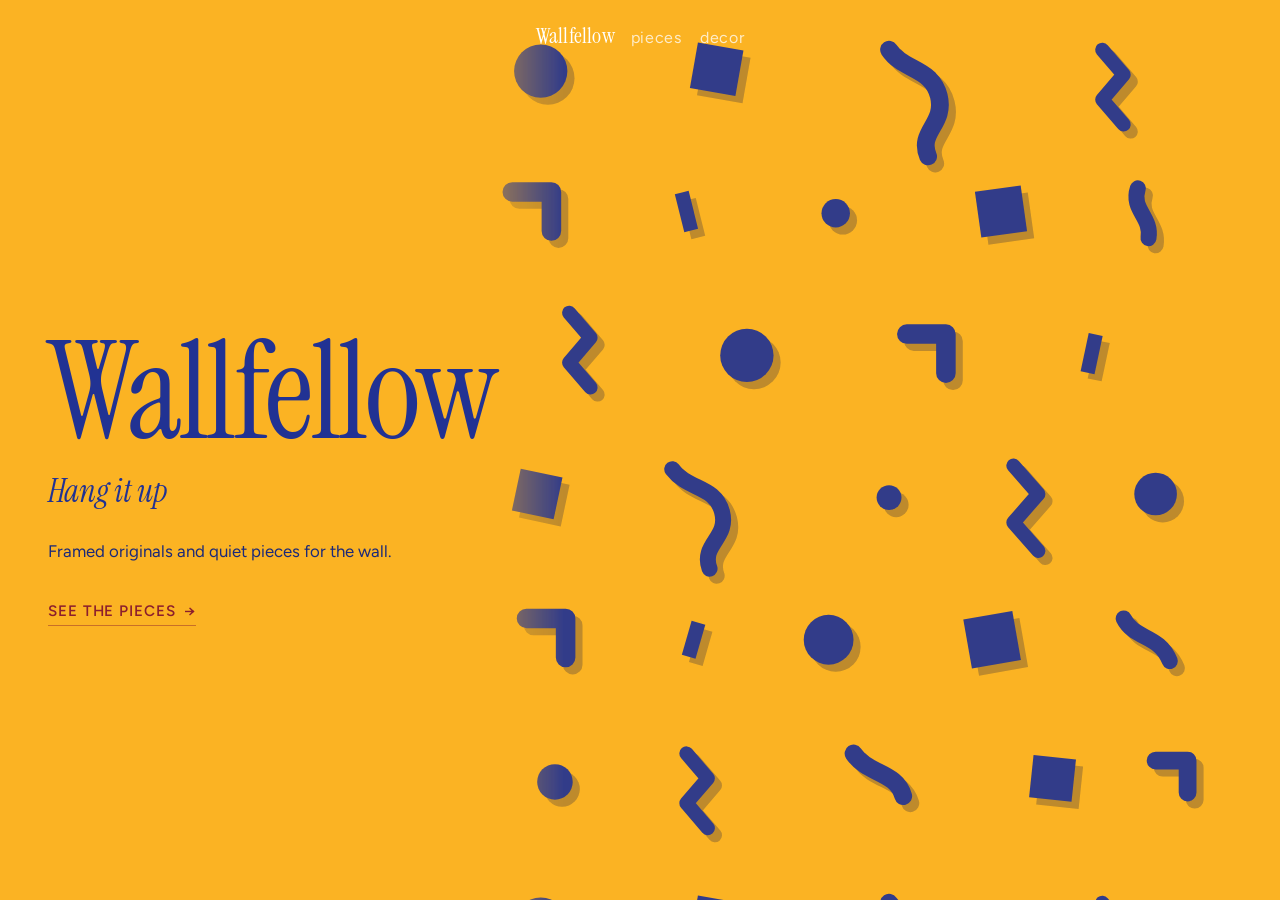
==== index.html @ e1c5eb0b "Fix Memphis seam rhythm and add Decor graph-paper fade Rebuild the tile with equal 80px row periods " ====
<!DOCTYPE html>
<html lang="en">
  <head>
    <meta charset="utf-8" />
    <meta name="viewport" content="width=device-width, initial-scale=1" />
    <title>Wallfellow — Hang it up</title>
    <meta
      name="description"
      content="Wallfellow — framed originals and quiet wall pieces. Hang it up."
    />
    <link rel="preconnect" href="https://fonts.googleapis.com" />
    <link rel="preconnect" href="https://fonts.gstatic.com" crossorigin />
    <link
      href="https://fonts.googleapis.com/css2?family=Figtree:wght@400;500;600&family=Instrument+Serif:ital@0;1&display=swap"
      rel="stylesheet"
    />
    <link rel="stylesheet" href="styles.css" />
  </head>
  <!--
    Experimental homepage flourish (HU-45):
    Toggle off by removing class "exp-home" from <body>
    (hides the right scroll band; restores footer).
    Decor nav fades the band between Memphis and graph paper.
  -->
  <body class="home exp-home" data-pattern="memphis">
    <div class="pattern-band" aria-hidden="true">
      <div class="pattern-band__layer pattern-band__layer--memphis">
        <div class="pattern-band__track">
          <div class="pattern-band__tile pattern-band__tile--memphis"></div>
          <div class="pattern-band__tile pattern-band__tile--memphis"></div>
        </div>
      </div>
      <div class="pattern-band__layer pattern-band__layer--graph">
        <div class="pattern-band__track pattern-band__track--graph">
          <div class="pattern-band__tile pattern-band__tile--graph"></div>
          <div class="pattern-band__tile pattern-band__tile--graph"></div>
        </div>
      </div>
    </div>

    <header class="site-header">
      <a class="wordmark" href="./" data-pattern-set="memphis">Wallfellow</a>
      <nav class="site-nav" aria-label="Primary">
        <a class="nav-link" href="pieces/" data-pattern-set="memphis">Pieces</a>
        <button
          type="button"
          class="nav-link nav-link--decor"
          data-pattern-set="graph"
          aria-pressed="false"
        >
          Decor
        </button>
      </nav>
    </header>

    <main class="hero">
      <h1 class="brand">Wallfellow</h1>
      <p class="tagline">Hang it up</p>
      <p class="lede">Framed originals and quiet pieces for the wall.</p>
      <a class="cta" href="pieces/" data-pattern-set="memphis">See the pieces</a>
    </main>

    <footer class="home-footer">
      <a href="https://www.etsy.com/shop/WallfellowStore" rel="noopener noreferrer"
        >Etsy · Wallfellow Store</a
      >
    </footer>

    <script src="home-pattern.js" defer></script>
  </body>
</html>
---- styles.css ----
:root {
  --mustard: #fbb323;
  --cobalt: #213293;
  --cream: #faf7f2;
  --deep-red: #8b1e2d;
  --ink: #1a1a1a;
  --muted: color-mix(in srgb, var(--ink) 55%, transparent);
  --font-display: "Instrument Serif", "Iowan Old Style", Georgia, serif;
  --font-body: "Figtree", "Avenir Next", "Segoe UI", sans-serif;
  --space: clamp(1.25rem, 4vw, 3rem);
  --max: 68rem;
}

*,
*::before,
*::after {
  box-sizing: border-box;
}

html {
  scroll-behavior: smooth;
}

body {
  margin: 0;
  min-height: 100vh;
  font-family: var(--font-body);
  font-weight: 400;
  color: var(--ink);
  background: var(--cream);
  line-height: 1.5;
  -webkit-font-smoothing: antialiased;
}

a {
  color: inherit;
  text-decoration-thickness: 1px;
  text-underline-offset: 0.22em;
}

a:hover {
  color: var(--deep-red);
}

img {
  max-width: 100%;
  display: block;
}

.site-header {
  display: flex;
  align-items: baseline;
  justify-content: space-between;
  gap: 1rem;
  padding: 1.25rem var(--space);
  max-width: var(--max);
  margin: 0 auto;
}

.site-header a,
.site-header button.nav-link {
  text-decoration: none;
}

.site-nav {
  display: flex;
  align-items: baseline;
  gap: 1.15rem;
}

.wordmark {
  font-family: var(--font-display);
  font-size: 1.35rem;
  letter-spacing: 0.01em;
}

.nav-link {
  font-size: 0.95rem;
  letter-spacing: 0.04em;
  text-transform: lowercase;
  opacity: 0.85;
  background: none;
  border: 0;
  padding: 0;
  font: inherit;
  color: inherit;
  cursor: pointer;
}

.nav-link:hover {
  opacity: 1;
}

/* —— Homepage: one full-bleed composition —— */
.home {
  background: var(--mustard);
  color: var(--cobalt);
  min-height: 100vh;
  display: grid;
  grid-template-rows: auto 1fr auto;
}

.home .site-header {
  max-width: none;
  padding-inline: var(--space);
}

.home .nav-link {
  color: var(--cobalt);
  opacity: 0.75;
}

.home .nav-link:hover {
  color: var(--deep-red);
  opacity: 1;
}

.hero {
  display: flex;
  flex-direction: column;
  justify-content: center;
  align-items: flex-start;
  padding: clamp(2rem, 8vh, 5rem) var(--space) clamp(3rem, 10vh, 6rem);
  max-width: 48rem;
}

.brand {
  margin: 0;
  font-family: var(--font-display);
  font-weight: 400;
  font-size: clamp(3.5rem, 14vw, 8.5rem);
  line-height: 0.92;
  letter-spacing: -0.02em;
  color: var(--cobalt);
}

.tagline {
  margin: 0.85rem 0 0;
  font-family: var(--font-display);
  font-style: italic;
  font-size: clamp(1.35rem, 3.5vw, 2rem);
  color: var(--cobalt);
}

.lede {
  margin: 1.5rem 0 0;
  max-width: 22rem;
  font-size: 1.05rem;
  line-height: 1.45;
  color: color-mix(in srgb, var(--cobalt) 82%, black);
}

.cta {
  margin-top: 2.25rem;
  display: inline-flex;
  align-items: center;
  gap: 0.5rem;
  font-size: 0.95rem;
  font-weight: 560;
  letter-spacing: 0.06em;
  text-transform: uppercase;
  text-decoration: none;
  color: var(--deep-red);
  border-bottom: 1.5px solid color-mix(in srgb, var(--deep-red) 45%, transparent);
  padding-bottom: 0.15rem;
  transition: border-color 0.25s ease, transform 0.25s ease;
}

@media (prefers-reduced-motion: no-preference) {
  .brand {
    animation: rise 0.85s ease-out;
  }

  .tagline {
    animation: rise 0.85s ease-out 0.1s;
  }

  .lede {
    animation: rise 0.85s ease-out 0.18s;
  }

  .cta {
    animation: rise 0.85s ease-out 0.26s;
  }
}

.cta:hover {
  border-color: var(--deep-red);
  transform: translateX(3px);
  color: var(--deep-red);
}

.cta::after {
  content: "→";
  transition: transform 0.25s ease;
}

.cta:hover::after {
  transform: translateX(4px);
}

.home-footer {
  padding: 1.25rem var(--space) 1.75rem;
  font-size: 0.85rem;
  color: color-mix(in srgb, var(--cobalt) 70%, black);
}

.home-footer a {
  color: inherit;
  text-decoration: none;
  border-bottom: 1px solid color-mix(in srgb, var(--cobalt) 25%, transparent);
}

.home-footer a:hover {
  color: var(--deep-red);
  border-color: var(--deep-red);
}

/* —— Experimental: right Memphis scroll band —— */
/* Scoped to .exp-home; remove that class on <body> to disable. */

.exp-home {
  position: relative;
  isolation: isolate;
  overflow-x: clip;
}

/*
  Full-width top nav stays in its original place.
  White + difference → cobalt-ish on mustard, mustard-ish on cobalt
  (readable where text crosses the scrolling shapes).
*/
.exp-home .site-header {
  position: relative;
  z-index: 2;
  mix-blend-mode: difference;
  color: #fff;
}

.exp-home .site-header .wordmark,
.exp-home .site-header .nav-link {
  color: #fff;
}

.exp-home .site-header .nav-link:hover,
.exp-home .site-header .nav-link[aria-pressed="true"] {
  color: #fff;
  opacity: 1;
}

.exp-home .hero {
  position: relative;
  z-index: 2;
}

.exp-home .home-footer {
  /* No Etsy peek/link in this experiment */
  display: none;
}

.pattern-band {
  display: none;
}

.exp-home .pattern-band {
  display: block;
  position: absolute;
  inset: 0 0 0 33.333%;
  z-index: 0;
  pointer-events: none;
  overflow: hidden;
  -webkit-mask-image: linear-gradient(
    to right,
    transparent 0%,
    #000 16%,
    #000 100%
  );
  mask-image: linear-gradient(
    to right,
    transparent 0%,
    #000 16%,
    #000 100%
  );
}

.pattern-band__layer {
  position: absolute;
  inset: 0;
  opacity: 0;
  transition: opacity 0.85s ease;
}

.exp-home[data-pattern="memphis"] .pattern-band__layer--memphis,
.exp-home[data-pattern="graph"] .pattern-band__layer--graph {
  opacity: 1;
}

/* Duplicated strip: two identical tiles; animate exactly -50% for a seamless loop */
.pattern-band__track {
  display: flex;
  flex-direction: column;
  flex-wrap: nowrap;
  gap: 0;
  width: 100%;
  margin: 0;
  padding: 0;
  line-height: 0;
  font-size: 0;
  will-change: transform;
}

.pattern-band__tile {
  flex: 0 0 auto;
  display: block;
  width: 100%;
  margin: 0;
  padding: 0;
  border: 0;
  background-repeat: no-repeat;
  background-position: 0 0;
}

.pattern-band__tile--memphis {
  /* SVG 480×480 — 6 equal rows; seam = interior row spacing */
  aspect-ratio: 1 / 1;
  background-image: url("assets/brand/memphis-squiggle-cobalt.svg");
  background-size: 100% 100%;
  opacity: 0.92;
}

.pattern-band__tile--graph {
  /* SVG 200×200 seamless graph paper; one tile = band width */
  aspect-ratio: 1 / 1;
  background-image: url("assets/brand/graph-paper-cobalt.svg");
  background-size: 100% 100%;
  opacity: 0.85;
}

@media (prefers-reduced-motion: no-preference) {
  .exp-home .pattern-band__track {
    animation: pattern-credits 72s linear infinite;
  }

  .exp-home .pattern-band__track--graph {
    animation-duration: 56s;
  }
}

@keyframes pattern-credits {
  from {
    transform: translate3d(0, 0, 0);
  }
  to {
    transform: translate3d(0, -50%, 0);
  }
}

@keyframes rise {
  from {
    transform: translateY(0.7rem);
    filter: blur(2px);
  }
  to {
    transform: translateY(0);
    filter: blur(0);
  }
}

@media (prefers-reduced-motion: reduce) {
  .cta,
  .cta::after {
    transition: none;
  }

  .pattern-band__layer {
    transition: none;
  }

  .exp-home .pattern-band__track {
    animation: none !important;
  }
}

/* —— Inner pages —— */
.page {
  min-height: 100vh;
  display: flex;
  flex-direction: column;
}

.page-main {
  flex: 1;
  width: min(100% - 2 * var(--space), var(--max));
  margin: 0 auto;
  padding: clamp(1.5rem, 5vh, 3.5rem) 0 clamp(3rem, 8vh, 5rem);
}

.page-kicker {
  margin: 0 0 0.5rem;
  font-size: 0.8rem;
  letter-spacing: 0.12em;
  text-transform: uppercase;
  color: var(--muted);
}

.page-title {
  margin: 0;
  font-family: var(--font-display);
  font-weight: 400;
  font-size: clamp(2.4rem, 6vw, 3.75rem);
  line-height: 1.05;
  color: var(--cobalt);
}

.page-intro {
  margin: 1rem 0 0;
  max-width: 32rem;
  color: var(--muted);
  font-size: 1.05rem;
}

.piece-grid {
  list-style: none;
  margin: 2.75rem 0 0;
  padding: 0;
  display: grid;
  grid-template-columns: repeat(auto-fill, minmax(14rem, 1fr));
  gap: 1.75rem 1.25rem;
}

.piece-grid a {
  text-decoration: none;
  display: block;
}

.piece-swatch {
  aspect-ratio: 4 / 5;
  background: linear-gradient(
    160deg,
    var(--mustard) 0%,
    color-mix(in srgb, var(--mustard) 70%, var(--cream)) 45%,
    var(--cobalt) 100%
  );
  margin-bottom: 0.85rem;
  transition: transform 0.35s ease;
}

.piece-grid a:nth-child(2) .piece-swatch {
  background: linear-gradient(165deg, var(--cobalt) 0%, #3a4db8 55%, var(--mustard) 100%);
}

.piece-grid a:nth-child(3) .piece-swatch {
  background: linear-gradient(20deg, var(--cream) 0%, var(--mustard) 55%, var(--cobalt) 100%);
}

.piece-grid a:nth-child(4) .piece-swatch {
  background: linear-gradient(200deg, #1a2670 0%, var(--cobalt) 40%, var(--mustard) 100%);
}

.piece-grid a:nth-child(5) .piece-swatch {
  background: radial-gradient(circle at 40% 35%, var(--mustard) 0%, var(--cobalt) 70%);
}

.piece-grid a:nth-child(6) .piece-swatch {
  background: linear-gradient(135deg, var(--cream) 10%, var(--mustard) 45%, #8b1e2d22 70%, var(--cobalt) 100%);
}

.piece-grid a:hover .piece-swatch {
  transform: translateY(-4px);
}

.piece-name {
  font-family: var(--font-display);
  font-size: 1.35rem;
  color: var(--cobalt);
  margin: 0;
}

.piece-meta {
  margin: 0.2rem 0 0;
  font-size: 0.9rem;
  color: var(--muted);
}

.site-footer {
  padding: 1.5rem var(--space) 2rem;
  border-top: 1px solid color-mix(in srgb, var(--ink) 8%, transparent);
  font-size: 0.85rem;
  color: var(--muted);
}

.site-footer-inner {
  max-width: var(--max);
  margin: 0 auto;
  display: flex;
  flex-wrap: wrap;
  gap: 0.75rem 1.5rem;
  justify-content: space-between;
}

.site-footer a:hover {
  color: var(--deep-red);
}

/* —— Product detail —— */
.product {
  display: grid;
  gap: clamp(1.75rem, 4vw, 3rem);
  align-items: start;
}

@media (min-width: 720px) {
  .product {
    grid-template-columns: minmax(0, 1.05fr) minmax(0, 0.95fr);
  }
}

.product-visual {
  aspect-ratio: 4 / 5;
  background: var(--mustard);
  min-height: 16rem;
}

.product-visual.ledge {
  background: linear-gradient(160deg, var(--mustard), color-mix(in srgb, var(--mustard) 65%, white), var(--cobalt));
}

.product-visual.drift {
  background: linear-gradient(165deg, var(--cobalt), #3a4db8, var(--mustard));
}

.product-visual.threshold {
  background: linear-gradient(20deg, var(--cream), var(--mustard), var(--cobalt));
}

.product-visual.ember {
  background: linear-gradient(200deg, #1a2670, var(--cobalt), var(--mustard));
}

.product-visual.ring {
  background: radial-gradient(circle at 40% 35%, var(--mustard), var(--cobalt) 72%);
}

.product-visual.vessel {
  background: linear-gradient(135deg, var(--cream), var(--mustard), #8b1e2d33, var(--cobalt));
}

.product-type {
  margin: 0 0 0.4rem;
  font-size: 0.78rem;
  letter-spacing: 0.14em;
  text-transform: uppercase;
  color: var(--muted);
}

.product-title {
  margin: 0;
  font-family: var(--font-display);
  font-weight: 400;
  font-size: clamp(2.5rem, 6vw, 3.5rem);
  line-height: 1.05;
  color: var(--cobalt);
}

.product-facts {
  list-style: none;
  margin: 1.5rem 0 0;
  padding: 0;
  display: grid;
  gap: 0.65rem;
  font-size: 0.98rem;
}

.product-facts li {
  display: grid;
  grid-template-columns: 6.5rem 1fr;
  gap: 0.75rem;
}

.product-facts dt,
.product-facts .label {
  color: var(--muted);
  font-size: 0.85rem;
  letter-spacing: 0.04em;
  text-transform: uppercase;
}

.product-note {
  margin: 1.75rem 0 0;
  max-width: 28rem;
  color: var(--muted);
  font-size: 0.98rem;
}

.inquire {
  display: inline-block;
  margin-top: 1.75rem;
  padding: 0.7rem 1.15rem;
  background: transparent;
  color: var(--deep-red);
  border: 1.5px solid var(--deep-red);
  font-family: var(--font-body);
  font-size: 0.9rem;
  font-weight: 560;
  letter-spacing: 0.05em;
  text-transform: uppercase;
  text-decoration: none;
  transition: background 0.2s ease, color 0.2s ease;
}

.inquire:hover {
  background: var(--deep-red);
  color: var(--cream);
}

.back-link {
  display: inline-block;
  margin-top: 2.5rem;
  font-size: 0.9rem;
  color: var(--muted);
  text-decoration: none;
}

.back-link:hover {
  color: var(--deep-red);
}
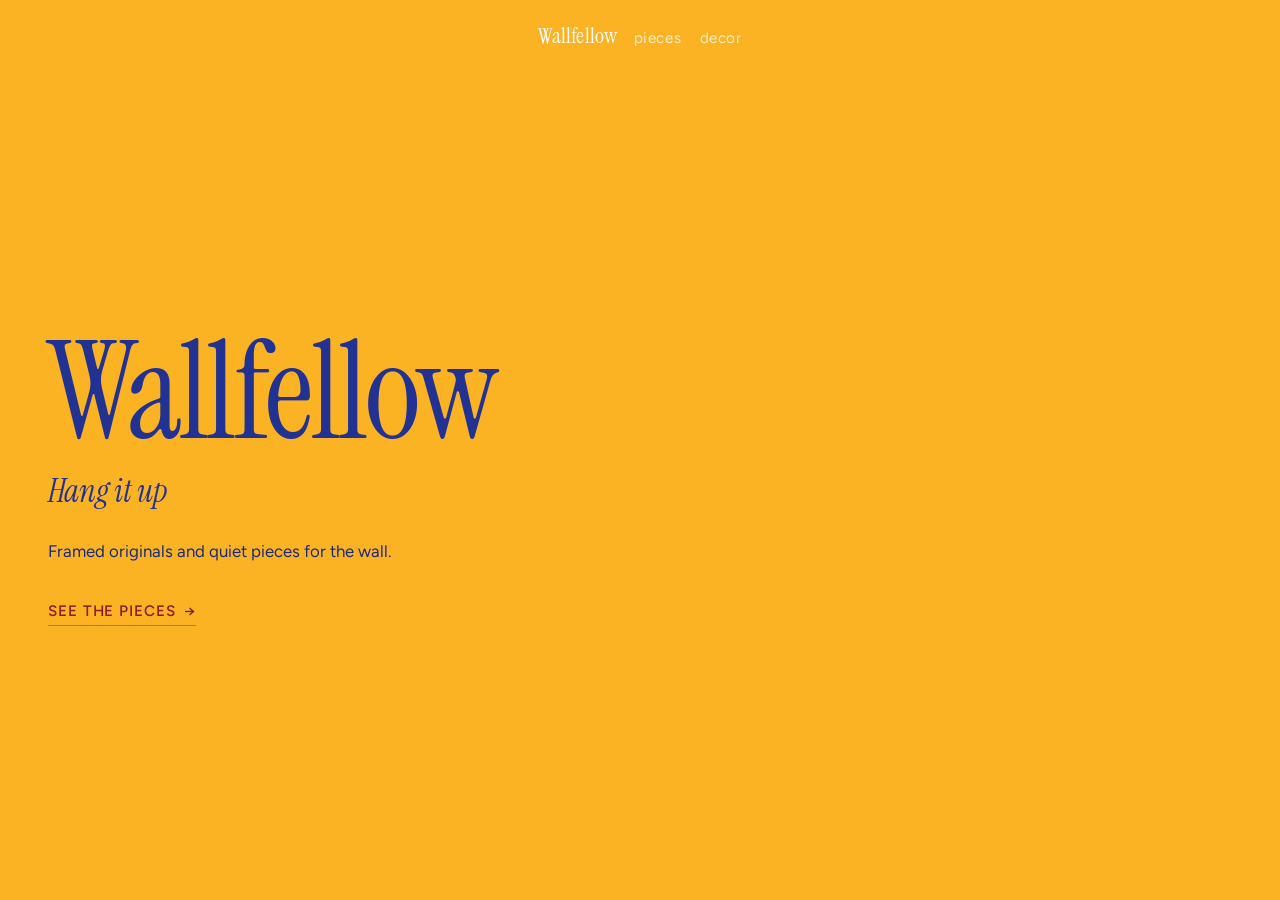
==== commit 63176cab: "Match Decor weight to Pieces; default pattern off Normalize button.nav-link to font-weight 400. Deco" ====
--- a/index.html
+++ b/index.html
@@ -20,9 +20,10 @@
     Experimental homepage flourish (HU-45):
     Toggle off by removing class "exp-home" from <body>
     (hides the right scroll band; restores footer).
-    Decor nav fades the band between Memphis and graph paper.
+    Decor cycles: off → Memphis → graph paper → dot grid → off (fade).
+    Default is off (no scroll band). Home / Pieces restore Memphis.
   -->
-  <body class="home exp-home" data-pattern="memphis">
+  <body class="home exp-home" data-pattern="off">
     <div class="pattern-band" aria-hidden="true">
       <div class="pattern-band__layer pattern-band__layer--memphis">
         <div class="pattern-band__track">
@@ -36,6 +37,12 @@
           <div class="pattern-band__tile pattern-band__tile--graph"></div>
         </div>
       </div>
+      <div class="pattern-band__layer pattern-band__layer--dots">
+        <div class="pattern-band__track pattern-band__track--dots">
+          <div class="pattern-band__tile pattern-band__tile--dots"></div>
+          <div class="pattern-band__tile pattern-band__tile--dots"></div>
+        </div>
+      </div>
     </div>
 
     <header class="site-header">
@@ -45,8 +52,9 @@
         <button
           type="button"
           class="nav-link nav-link--decor"
-          data-pattern-set="graph"
+          data-pattern-cycle
           aria-pressed="false"
+          aria-label="Cycle decor pattern"
         >
           Decor
         </button>
--- a/styles.css
+++ b/styles.css
@@ -76,15 +76,21 @@
 
 .nav-link {
   font-size: 0.95rem;
+  font-weight: 400;
   letter-spacing: 0.04em;
   text-transform: lowercase;
   opacity: 0.85;
   background: none;
   border: 0;
   padding: 0;
-  font: inherit;
+  font-family: inherit;
+  line-height: inherit;
   color: inherit;
   cursor: pointer;
+}
+
+button.nav-link {
+  font-weight: 400;
 }
 
 .nav-link:hover {
@@ -242,10 +248,15 @@
   color: #fff;
 }
 
-.exp-home .site-header .nav-link:hover,
-.exp-home .site-header .nav-link[aria-pressed="true"] {
+.exp-home .site-header .nav-link:hover {
   color: #fff;
   opacity: 1;
+}
+
+.exp-home .site-header .nav-link--decor[aria-pressed="true"] {
+  color: #fff;
+  opacity: 1;
+  font-weight: 400;
 }
 
 .exp-home .hero {
@@ -291,7 +302,8 @@
 }
 
 .exp-home[data-pattern="memphis"] .pattern-band__layer--memphis,
-.exp-home[data-pattern="graph"] .pattern-band__layer--graph {
+.exp-home[data-pattern="graph"] .pattern-band__layer--graph,
+.exp-home[data-pattern="dots"] .pattern-band__layer--dots {
   opacity: 1;
 }
 
@@ -329,11 +341,18 @@
 }
 
 .pattern-band__tile--graph {
-  /* SVG 200×200 seamless graph paper; one tile = band width */
+  /* SVG 200×200 seamless graph paper; vivid cobalt, full strength */
   aspect-ratio: 1 / 1;
   background-image: url("assets/brand/graph-paper-cobalt.svg");
   background-size: 100% 100%;
-  opacity: 0.85;
+  opacity: 1;
+}
+
+.pattern-band__tile--dots {
+  aspect-ratio: 1 / 1;
+  background-image: url("assets/brand/dot-grid-cobalt.svg");
+  background-size: 100% 100%;
+  opacity: 1;
 }
 
 @media (prefers-reduced-motion: no-preference) {
@@ -343,6 +362,10 @@
 
   .exp-home .pattern-band__track--graph {
     animation-duration: 56s;
+  }
+
+  .exp-home .pattern-band__track--dots {
+    animation-duration: 64s;
   }
 }
 
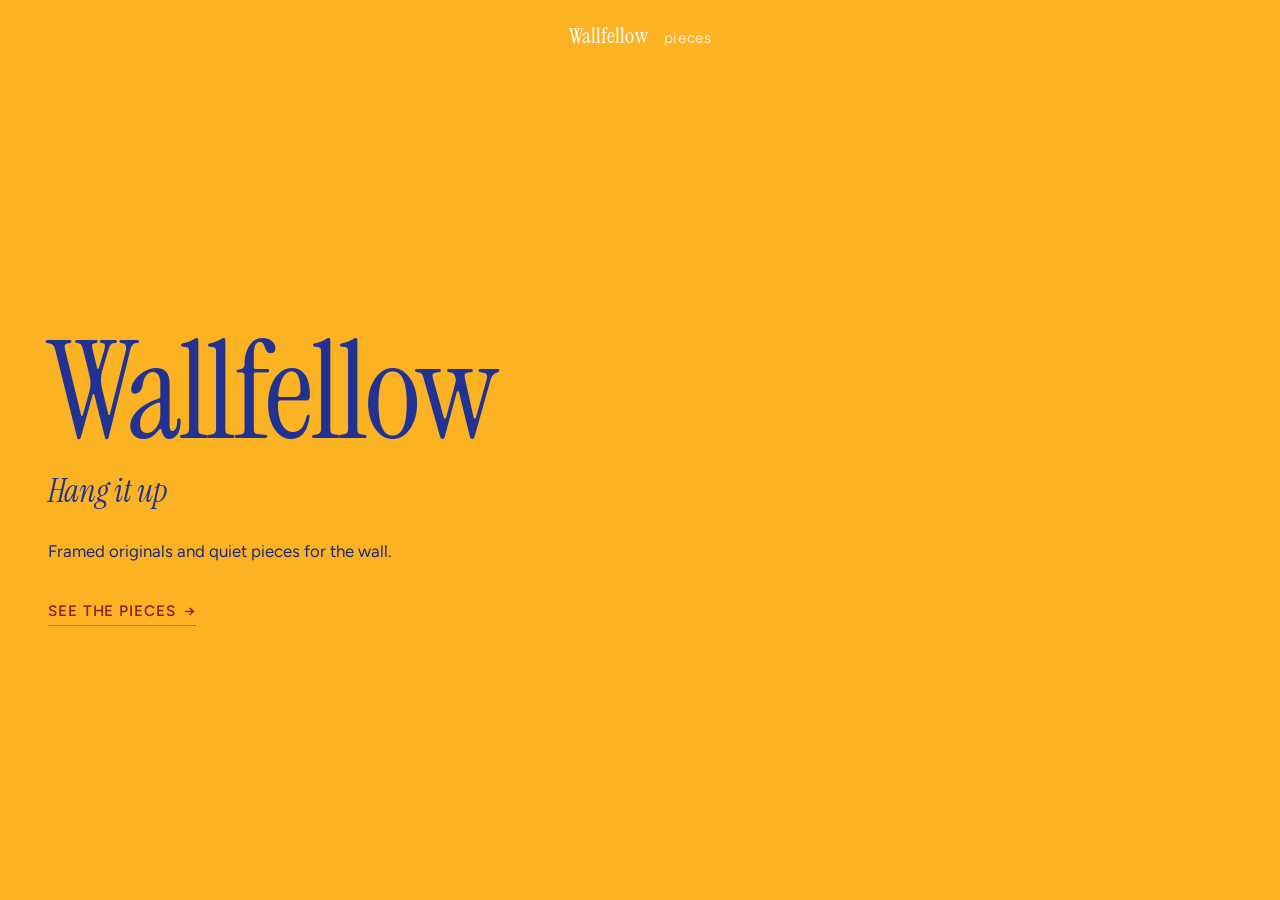
==== commit 0adb349a: "Move pattern cycle to header wordmark; drop Decor Header Wallfellow button cycles off→Memphis→graph→" ====
--- a/index.html
+++ b/index.html
@@ -20,8 +20,8 @@
     Experimental homepage flourish (HU-45):
     Toggle off by removing class "exp-home" from <body>
     (hides the right scroll band; restores footer).
-    Decor cycles: off → Memphis → graph paper → dot grid → off (fade).
-    Default is off (no scroll band). Home / Pieces restore Memphis.
+    Header wordmark cycles: off → Memphis → graph → dots → off.
+    Default is off (no scroll band).
   -->
   <body class="home exp-home" data-pattern="off">
     <div class="pattern-band" aria-hidden="true">
@@ -46,18 +46,17 @@
     </div>
 
     <header class="site-header">
-      <a class="wordmark" href="./" data-pattern-set="memphis">Wallfellow</a>
+      <button
+        type="button"
+        class="wordmark wordmark--pattern-cycle"
+        data-pattern-cycle
+        aria-pressed="false"
+        aria-label="Cycle page decoration"
+      >
+        Wallfellow
+      </button>
       <nav class="site-nav" aria-label="Primary">
-        <a class="nav-link" href="pieces/" data-pattern-set="memphis">Pieces</a>
-        <button
-          type="button"
-          class="nav-link nav-link--decor"
-          data-pattern-cycle
-          aria-pressed="false"
-          aria-label="Cycle decor pattern"
-        >
-          Decor
-        </button>
+        <a class="nav-link" href="pieces/">Pieces</a>
       </nav>
     </header>
 
@@ -65,7 +64,7 @@
       <h1 class="brand">Wallfellow</h1>
       <p class="tagline">Hang it up</p>
       <p class="lede">Framed originals and quiet pieces for the wall.</p>
-      <a class="cta" href="pieces/" data-pattern-set="memphis">See the pieces</a>
+      <a class="cta" href="pieces/">See the pieces</a>
     </main>
 
     <footer class="home-footer">
--- a/styles.css
+++ b/styles.css
@@ -71,7 +71,24 @@
 .wordmark {
   font-family: var(--font-display);
   font-size: 1.35rem;
+  font-weight: 400;
   letter-spacing: 0.01em;
+  background: none;
+  border: 0;
+  padding: 0;
+  color: inherit;
+  line-height: inherit;
+}
+
+button.wordmark {
+  cursor: pointer;
+}
+
+button.wordmark:hover,
+button.wordmark:focus-visible {
+  /* Cycle control: pointer only — no color/opacity hover */
+  opacity: inherit;
+  color: inherit;
 }
 
 .nav-link {
@@ -253,10 +270,11 @@
   opacity: 1;
 }
 
-.exp-home .site-header .nav-link--decor[aria-pressed="true"] {
+.exp-home .site-header .wordmark:hover,
+.exp-home .site-header .wordmark:focus-visible,
+.exp-home .site-header .wordmark[aria-pressed="true"] {
   color: #fff;
-  opacity: 1;
-  font-weight: 400;
+  opacity: inherit;
 }
 
 .exp-home .hero {
@@ -280,6 +298,9 @@
   z-index: 0;
   pointer-events: none;
   overflow: hidden;
+  opacity: 0;
+  visibility: hidden;
+  transition: opacity 0.85s ease, visibility 0.85s ease;
   -webkit-mask-image: linear-gradient(
     to right,
     transparent 0%,
@@ -294,6 +315,14 @@
   );
 }
 
+/* Band only shows for active pattern modes — off clears it completely */
+.exp-home[data-pattern="memphis"] .pattern-band,
+.exp-home[data-pattern="graph"] .pattern-band,
+.exp-home[data-pattern="dots"] .pattern-band {
+  opacity: 1;
+  visibility: visible;
+}
+
 .pattern-band__layer {
   position: absolute;
   inset: 0;
@@ -305,6 +334,10 @@
 .exp-home[data-pattern="graph"] .pattern-band__layer--graph,
 .exp-home[data-pattern="dots"] .pattern-band__layer--dots {
   opacity: 1;
+}
+
+.exp-home[data-pattern="off"] .pattern-band__track {
+  animation: none !important;
 }
 
 /* Duplicated strip: two identical tiles; animate exactly -50% for a seamless loop */
@@ -341,17 +374,19 @@
 }
 
 .pattern-band__tile--graph {
-  /* SVG 200×200 seamless graph paper; vivid cobalt, full strength */
+  /* Half previous cell size: tile at 50% and repeat */
   aspect-ratio: 1 / 1;
   background-image: url("assets/brand/graph-paper-cobalt.svg");
-  background-size: 100% 100%;
+  background-repeat: repeat;
+  background-size: 50% 50%;
   opacity: 1;
 }
 
 .pattern-band__tile--dots {
   aspect-ratio: 1 / 1;
   background-image: url("assets/brand/dot-grid-cobalt.svg");
-  background-size: 100% 100%;
+  background-repeat: repeat;
+  background-size: 50% 50%;
   opacity: 1;
 }
 
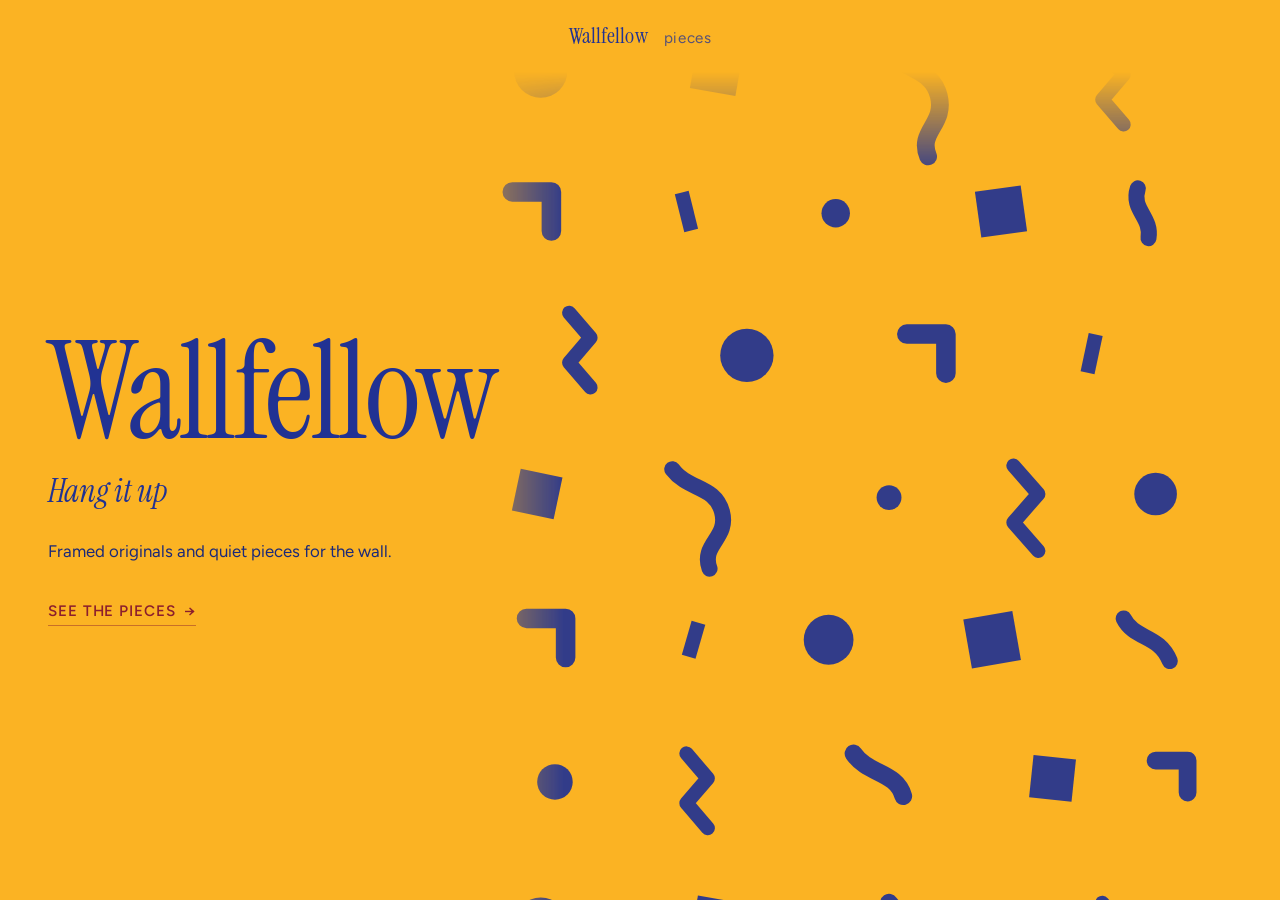
==== commit 838e71d5: "Default homepage pattern to Memphis on load. Wallfellow wordmark still cycles memphis → graph → dots" ====
--- a/index.html
+++ b/index.html
@@ -23,7 +23,7 @@
     Header wordmark cycles: off → Memphis → graph → dots → off.
     Default is off (no scroll band).
   -->
-  <body class="home exp-home" data-pattern="off">
+  <body class="home exp-home" data-pattern="memphis">
     <div class="pattern-band" aria-hidden="true">
       <div class="pattern-band__layer pattern-band__layer--memphis">
         <div class="pattern-band__track">
@@ -50,7 +50,7 @@
         type="button"
         class="wordmark wordmark--pattern-cycle"
         data-pattern-cycle
-        aria-pressed="false"
+        aria-pressed="true"
         aria-label="Cycle page decoration"
       >
         Wallfellow
--- a/styles.css
+++ b/styles.css
@@ -250,30 +250,29 @@
 
 /*
   Full-width top nav stays in its original place.
-  White + difference → cobalt-ish on mustard, mustard-ish on cobalt
-  (readable where text crosses the scrolling shapes).
+  Header Wallfellow + pieces: solid cobalt.
 */
 .exp-home .site-header {
   position: relative;
   z-index: 2;
-  mix-blend-mode: difference;
-  color: #fff;
+  mix-blend-mode: normal;
+  color: #213293;
 }
 
 .exp-home .site-header .wordmark,
 .exp-home .site-header .nav-link {
-  color: #fff;
+  color: #213293;
 }
 
 .exp-home .site-header .nav-link:hover {
-  color: #fff;
+  color: #213293;
   opacity: 1;
 }
 
 .exp-home .site-header .wordmark:hover,
 .exp-home .site-header .wordmark:focus-visible,
 .exp-home .site-header .wordmark[aria-pressed="true"] {
-  color: #fff;
+  color: #213293;
   opacity: inherit;
 }
 
@@ -301,18 +300,27 @@
   opacity: 0;
   visibility: hidden;
   transition: opacity 0.85s ease, visibility 0.85s ease;
-  -webkit-mask-image: linear-gradient(
-    to right,
-    transparent 0%,
-    #000 16%,
-    #000 100%
-  );
-  mask-image: linear-gradient(
-    to right,
-    transparent 0%,
-    #000 16%,
-    #000 100%
-  );
+  /* Left soft edge + strong fade-out toward top for header readability */
+  -webkit-mask-image:
+    linear-gradient(to right, transparent 0%, #000 16%, #000 100%),
+    linear-gradient(
+      to bottom,
+      transparent 0,
+      transparent 4.5rem,
+      #000 11rem,
+      #000 100%
+    );
+  -webkit-mask-composite: source-in;
+  mask-image:
+    linear-gradient(to right, transparent 0%, #000 16%, #000 100%),
+    linear-gradient(
+      to bottom,
+      transparent 0,
+      transparent 4.5rem,
+      #000 11rem,
+      #000 100%
+    );
+  mask-composite: intersect;
 }
 
 /* Band only shows for active pattern modes — off clears it completely */
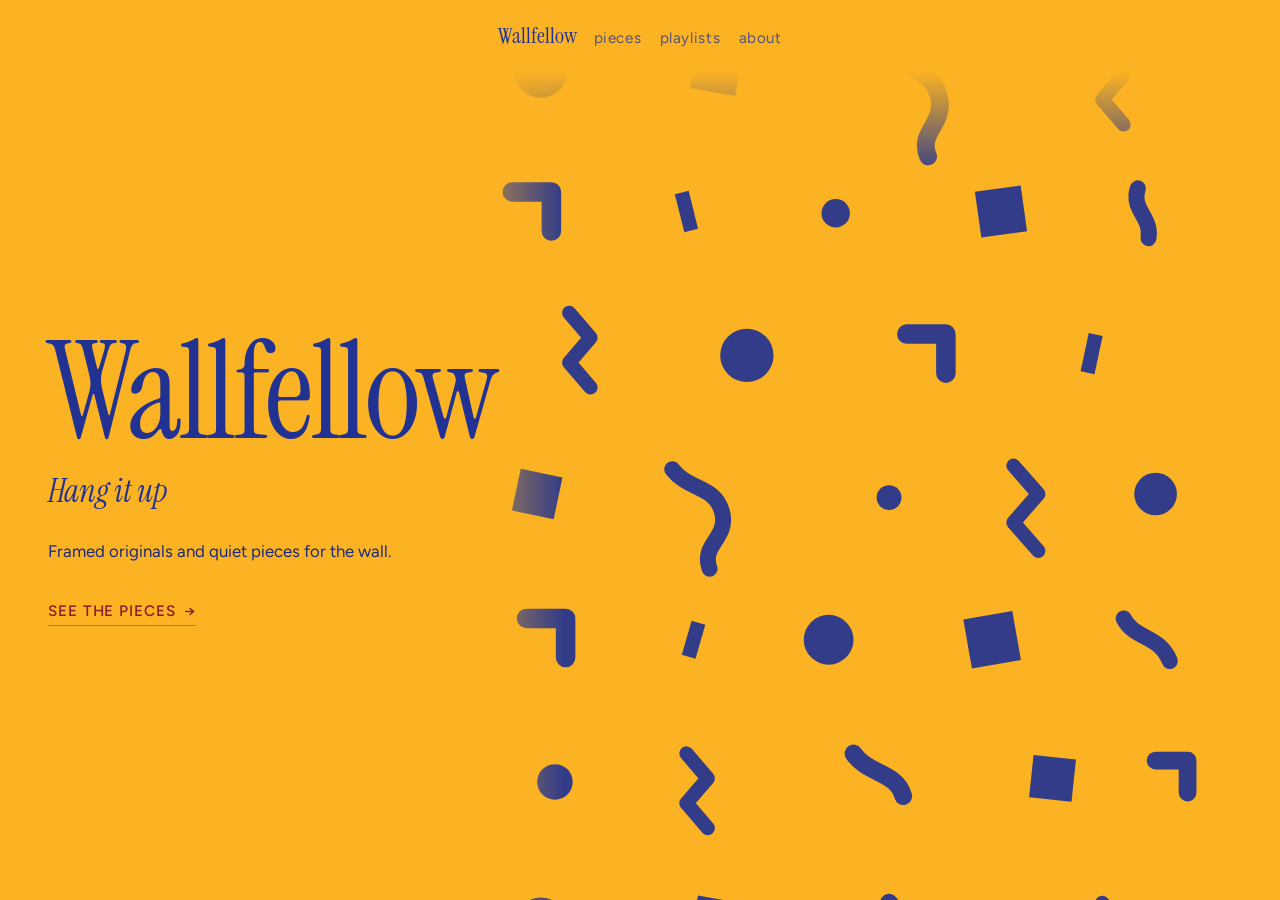
==== commit b43027e7: "Add Playlists and About pages. Put both in the site nav, and add a listening page plus a short shop " ====
--- a/index.html
+++ b/index.html
@@ -29,16 +29,22 @@
         <div class="pattern-band__track">
           <div class="pattern-band__tile pattern-band__tile--memphis"></div>
           <div class="pattern-band__tile pattern-band__tile--memphis"></div>
+          <div class="pattern-band__tile pattern-band__tile--memphis"></div>
+          <div class="pattern-band__tile pattern-band__tile--memphis"></div>
         </div>
       </div>
       <div class="pattern-band__layer pattern-band__layer--graph">
         <div class="pattern-band__track pattern-band__track--graph">
           <div class="pattern-band__tile pattern-band__tile--graph"></div>
           <div class="pattern-band__tile pattern-band__tile--graph"></div>
+          <div class="pattern-band__tile pattern-band__tile--graph"></div>
+          <div class="pattern-band__tile pattern-band__tile--graph"></div>
         </div>
       </div>
       <div class="pattern-band__layer pattern-band__layer--dots">
         <div class="pattern-band__track pattern-band__track--dots">
+          <div class="pattern-band__tile pattern-band__tile--dots"></div>
+          <div class="pattern-band__tile pattern-band__tile--dots"></div>
           <div class="pattern-band__tile pattern-band__tile--dots"></div>
           <div class="pattern-band__tile pattern-band__tile--dots"></div>
         </div>
@@ -57,6 +63,8 @@
       </button>
       <nav class="site-nav" aria-label="Primary">
         <a class="nav-link" href="pieces/">Pieces</a>
+        <a class="nav-link" href="playlists/">Playlists</a>
+        <a class="nav-link" href="about/">About</a>
       </nav>
     </header>
 
--- a/styles.css
+++ b/styles.css
@@ -51,7 +51,8 @@
   display: flex;
   align-items: baseline;
   justify-content: space-between;
-  gap: 1rem;
+  flex-wrap: wrap;
+  gap: 0.75rem 1rem;
   padding: 1.25rem var(--space);
   max-width: var(--max);
   margin: 0 auto;
@@ -65,7 +66,9 @@
 .site-nav {
   display: flex;
   align-items: baseline;
-  gap: 1.15rem;
+  flex-wrap: wrap;
+  justify-content: flex-end;
+  gap: 0.35rem 1.15rem;
 }
 
 .wordmark {
@@ -112,6 +115,13 @@
 
 .nav-link:hover {
   opacity: 1;
+}
+
+.site-header .nav-link[aria-current="page"] {
+  opacity: 1;
+  text-decoration: underline;
+  text-decoration-thickness: 1px;
+  text-underline-offset: 0.22em;
 }
 
 /* —— Homepage: one full-bleed composition —— */
@@ -331,6 +341,14 @@
   visibility: visible;
 }
 
+/* Taller than wide: hide the scroll band and its top fade.
+   Square (1:1) and landscape keep Memphis / graph / dots. */
+@media (aspect-ratio < 1 / 1) {
+  .exp-home .pattern-band {
+    display: none;
+  }
+}
+
 .pattern-band__layer {
   position: absolute;
   inset: 0;
@@ -348,7 +366,10 @@
   animation: none !important;
 }
 
-/* Duplicated strip: two identical tiles; animate exactly -50% for a seamless loop */
+/* Four identical tiles. The loop shifts -50% (two tiles).
+   One tile is only as tall as the band is wide, so two tiles — one half of
+   the loop — stay taller than any square or landscape viewport and the
+   shapes never scroll off to leave a mustard gap. */
 .pattern-band__track {
   display: flex;
   flex-direction: column;
@@ -399,16 +420,17 @@
 }
 
 @media (prefers-reduced-motion: no-preference) {
+  /* Twice the old two-tile durations: the loop now travels two tiles, same speed. */
   .exp-home .pattern-band__track {
-    animation: pattern-credits 72s linear infinite;
+    animation: pattern-credits 144s linear infinite;
   }
 
   .exp-home .pattern-band__track--graph {
-    animation-duration: 56s;
+    animation-duration: 112s;
   }
 
   .exp-home .pattern-band__track--dots {
-    animation-duration: 64s;
+    animation-duration: 128s;
   }
 }
 
@@ -690,3 +712,150 @@
 .back-link:hover {
   color: var(--deep-red);
 }
+
+/* —— Playlists —— */
+.playlist-list {
+  list-style: none;
+  margin: 2.5rem 0 0;
+  padding: 0;
+  border-bottom: 1px solid color-mix(in srgb, var(--cobalt) 16%, transparent);
+}
+
+.playlist {
+  display: grid;
+  gap: 0.85rem 1.75rem;
+  align-items: center;
+  padding: 1.25rem 0;
+  border-top: 1px solid color-mix(in srgb, var(--cobalt) 16%, transparent);
+}
+
+@media (min-width: 800px) {
+  .playlist {
+    grid-template-columns: minmax(0, 1fr) minmax(16rem, 22rem);
+  }
+}
+
+.playlist-kicker {
+  margin: 0;
+  font-size: 0.75rem;
+  letter-spacing: 0.12em;
+  text-transform: uppercase;
+  color: var(--muted);
+}
+
+.playlist-title {
+  margin: 0.15rem 0 0;
+  font-family: var(--font-display);
+  font-weight: 400;
+  font-size: clamp(1.65rem, 3vw, 2.15rem);
+  line-height: 1.05;
+  letter-spacing: -0.02em;
+  color: var(--cobalt);
+}
+
+.playlist-context {
+  margin: 0.4rem 0 0;
+  max-width: 36rem;
+  color: var(--muted);
+  font-size: 1rem;
+}
+
+.embed-slot {
+  position: relative;
+  min-height: 152px;
+  border: 1px solid color-mix(in srgb, var(--cobalt) 18%, transparent);
+  background: transparent;
+}
+
+.embed-slot iframe {
+  display: block;
+  width: 100%;
+  height: 152px;
+  border: 0;
+  background: var(--cream);
+}
+
+.embed-slot.is-placeholder {
+  background: color-mix(in srgb, var(--mustard) 32%, var(--cream));
+}
+
+.embed-slot.is-placeholder iframe {
+  position: absolute;
+  width: 1px;
+  height: 1px;
+  padding: 0;
+  margin: -1px;
+  overflow: hidden;
+  clip: rect(0, 0, 0, 0);
+  white-space: nowrap;
+  border: 0;
+}
+
+.embed-slot__face {
+  min-height: 152px;
+  display: flex;
+  flex-direction: column;
+  justify-content: center;
+  gap: 0.3rem;
+  padding: 1rem 1.1rem;
+}
+
+.embed-slot:not(.is-placeholder) .embed-slot__face {
+  display: none;
+}
+
+.embed-slot__label {
+  margin: 0;
+  font-size: 0.75rem;
+  letter-spacing: 0.12em;
+  text-transform: uppercase;
+  color: var(--cobalt);
+}
+
+.embed-slot__hint {
+  margin: 0;
+  max-width: 16rem;
+  color: var(--muted);
+  font-size: 0.92rem;
+}
+
+/* —— About —— */
+.about-copy {
+  max-width: 36rem;
+  margin-top: 2.25rem;
+  display: grid;
+  gap: 1.85rem;
+}
+
+.about-copy h2 {
+  margin: 0;
+  font-family: var(--font-display);
+  font-weight: 400;
+  font-size: 1.7rem;
+  line-height: 1.1;
+  letter-spacing: -0.02em;
+  color: var(--cobalt);
+}
+
+.about-copy p {
+  margin: 0.55rem 0 0;
+}
+
+.about-links {
+  list-style: none;
+  margin: 0.7rem 0 0;
+  padding: 0;
+  display: grid;
+  gap: 0.35rem;
+}
+
+.about-links a {
+  color: var(--cobalt);
+  text-decoration: none;
+  border-bottom: 1px solid color-mix(in srgb, var(--cobalt) 28%, transparent);
+}
+
+.about-links a:hover {
+  color: var(--deep-red);
+  border-color: var(--deep-red);
+}
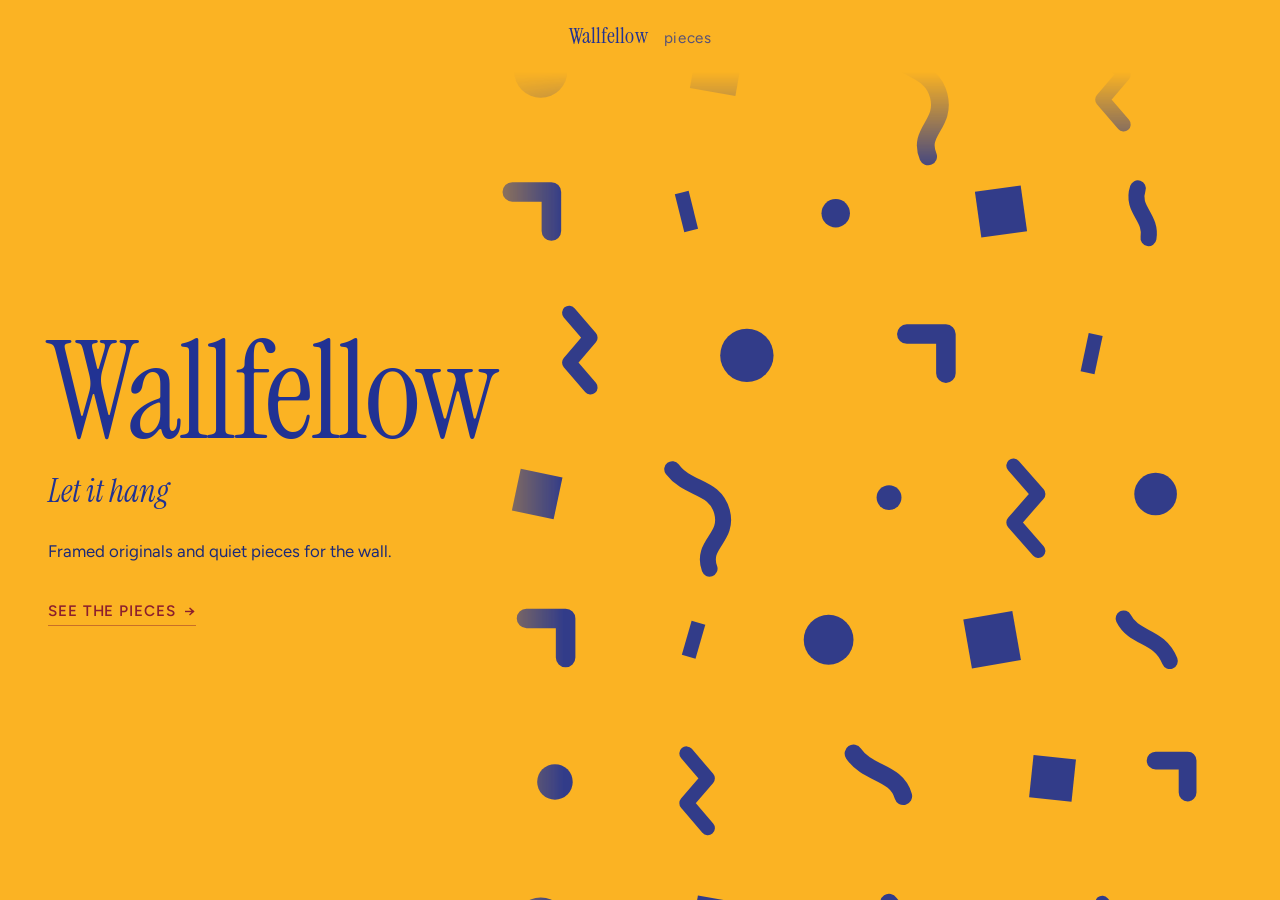
==== commit 32772c13: "Change the site tagline to Let it hang Replace the phrase "Hang it up" with "Let it hang" wherever i" ====
--- a/index.html
+++ b/index.html
@@ -3,10 +3,10 @@
   <head>
     <meta charset="utf-8" />
     <meta name="viewport" content="width=device-width, initial-scale=1" />
-    <title>Wallfellow — Hang it up</title>
+    <title>Wallfellow — Let it hang</title>
     <meta
       name="description"
-      content="Wallfellow — framed originals and quiet wall pieces. Hang it up."
+      content="Wallfellow — framed originals and quiet wall pieces. Let it hang."
     />
     <link rel="preconnect" href="https://fonts.googleapis.com" />
     <link rel="preconnect" href="https://fonts.gstatic.com" crossorigin />
@@ -63,14 +63,12 @@
       </button>
       <nav class="site-nav" aria-label="Primary">
         <a class="nav-link" href="pieces/">Pieces</a>
-        <a class="nav-link" href="playlists/">Playlists</a>
-        <a class="nav-link" href="about/">About</a>
       </nav>
     </header>
 
     <main class="hero">
       <h1 class="brand">Wallfellow</h1>
-      <p class="tagline">Hang it up</p>
+      <p class="tagline">Let it hang</p>
       <p class="lede">Framed originals and quiet pieces for the wall.</p>
       <a class="cta" href="pieces/">See the pieces</a>
     </main>
